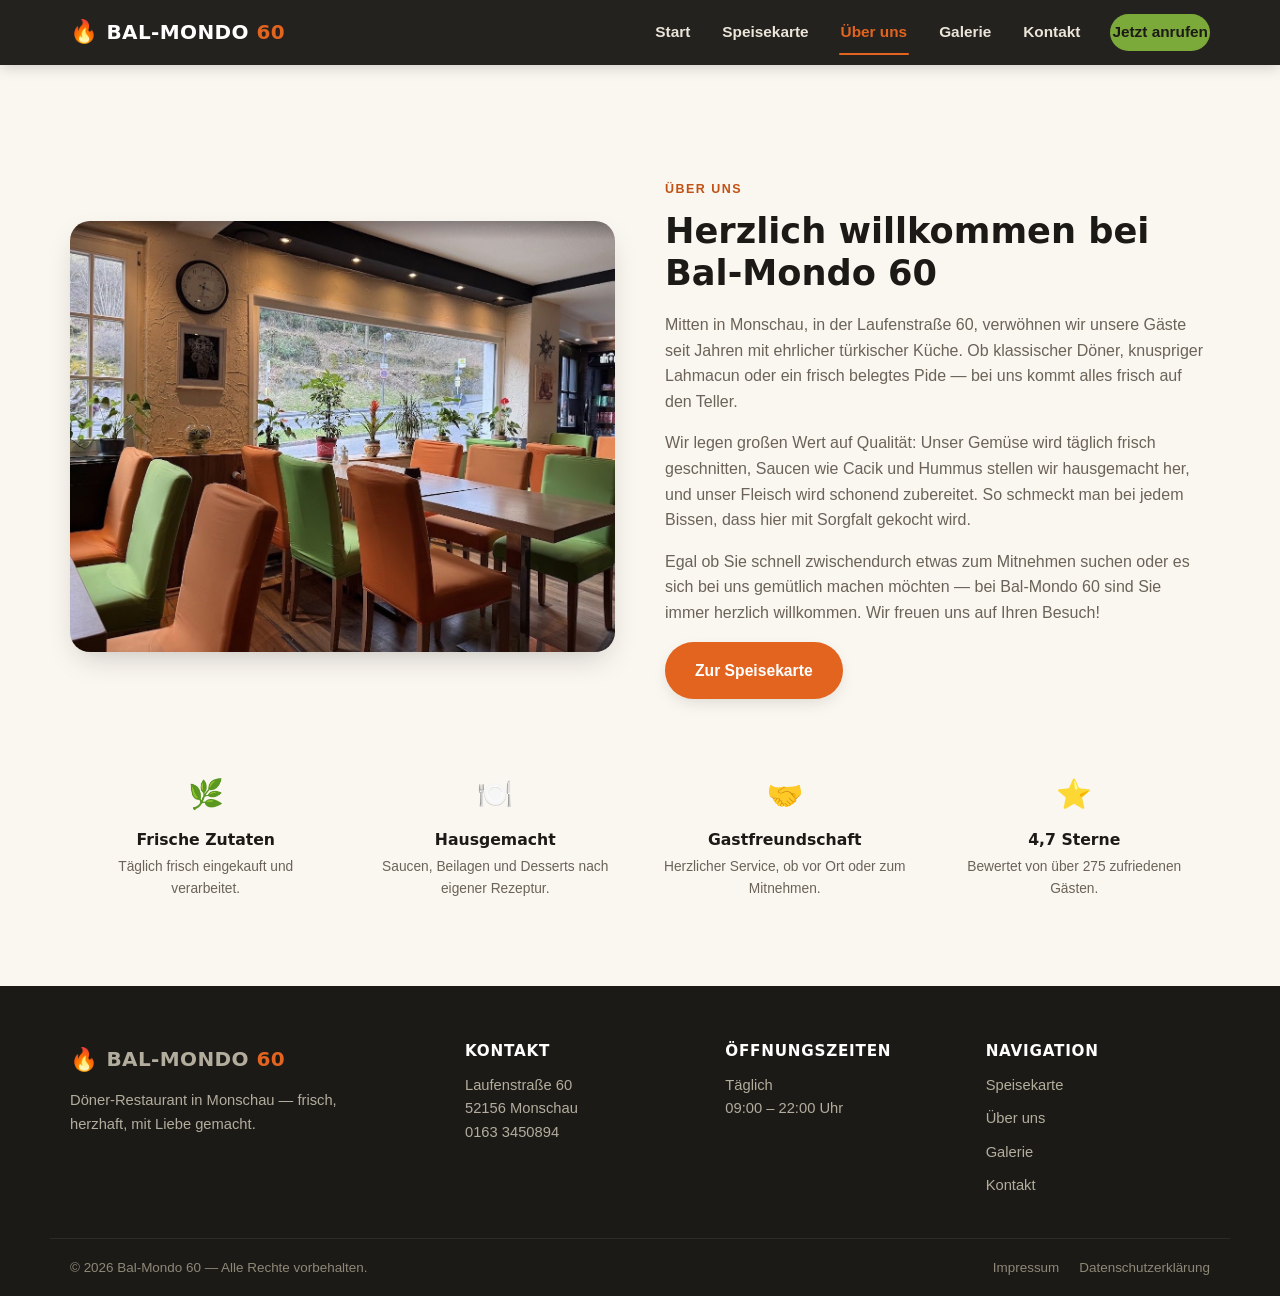
==== ueber-uns.html @ bbc8fe98 "Add full Bal-Mondo 60 website (Startseite, Speisekarte, Über uns, Galerie, Kontakt, Impressum, Daten" ====
<!DOCTYPE html>
<html lang="de">
<head>
<meta charset="UTF-8">
<meta name="viewport" content="width=device-width, initial-scale=1.0">
<title>Über uns | Bal-Mondo 60</title>
<meta name="description" content="Lernen Sie Bal-Mondo 60 in Monschau kennen: frische Zutaten, hausgemachte Speisen und herzliche Gastfreundschaft.">
<link rel="stylesheet" href="css/style.css">
<script>document.documentElement.classList.add("js-enabled");</script>
</head>
<body data-page="ueber-uns">

<div id="site-header"></div>

<main>
  <section class="section" style="padding-top:110px;">
    <div class="container">
      <div class="about-grid">
        <div class="about-image fade-in">
          <img src="images/restaurant-innenansicht.jpg" alt="Gemütlicher Gastraum von Bal-Mondo 60 in Monschau" loading="lazy">
        </div>
        <div class="about-text fade-in">
          <span class="eyebrow">Über uns</span>
          <h2>Herzlich willkommen bei Bal-Mondo 60</h2>
          <p>Mitten in Monschau, in der Laufenstraße 60, verwöhnen wir unsere Gäste seit Jahren mit ehrlicher türkischer Küche. Ob klassischer Döner, knuspriger Lahmacun oder ein frisch belegtes Pide &mdash; bei uns kommt alles frisch auf den Teller.</p>
          <p>Wir legen großen Wert auf Qualität: Unser Gemüse wird täglich frisch geschnitten, Saucen wie Cacik und Hummus stellen wir hausgemacht her, und unser Fleisch wird schonend zubereitet. So schmeckt man bei jedem Bissen, dass hier mit Sorgfalt gekocht wird.</p>
          <p>Egal ob Sie schnell zwischendurch etwas zum Mitnehmen suchen oder es sich bei uns gemütlich machen möchten &mdash; bei Bal-Mondo 60 sind Sie immer herzlich willkommen. Wir freuen uns auf Ihren Besuch!</p>
          <a href="speisekarte.html" class="btn btn-primary">Zur Speisekarte</a>
        </div>
      </div>

      <div class="about-values">
        <div class="value-card fade-in">
          <div class="highlight-icon">🌿</div>
          <h4>Frische Zutaten</h4>
          <p>Täglich frisch eingekauft und verarbeitet.</p>
        </div>
        <div class="value-card fade-in">
          <div class="highlight-icon">🍽️</div>
          <h4>Hausgemacht</h4>
          <p>Saucen, Beilagen und Desserts nach eigener Rezeptur.</p>
        </div>
        <div class="value-card fade-in">
          <div class="highlight-icon">🤝</div>
          <h4>Gastfreundschaft</h4>
          <p>Herzlicher Service, ob vor Ort oder zum Mitnehmen.</p>
        </div>
        <div class="value-card fade-in">
          <div class="highlight-icon">⭐</div>
          <h4>4,7 Sterne</h4>
          <p>Bewertet von über 275 zufriedenen Gästen.</p>
        </div>
      </div>
    </div>
  </section>
</main>

<div id="site-footer"></div>

<script src="js/partials.js"></script>
<script src="js/main.js"></script>
</body>
</html>
---- css/style.css ----
/* ===== Bal-Mondo 60 – Design System ===== */
:root {
  --color-bg: #faf6f0;
  --color-bg-alt: #f1e9dd;
  --color-surface: #ffffff;
  --color-dark: #1c1a16;
  --color-dark-alt: #262320;
  --color-text: #2a2620;
  --color-text-muted: #6b6358;
  --color-orange: #e2641f;
  --color-orange-dark: #c25113;
  --color-green: #7caa3a;
  --color-cream: #f7f3ec;
  --shadow-soft: 0 12px 30px -10px rgba(28, 26, 22, 0.25);
  --shadow-card: 0 6px 18px -6px rgba(28, 26, 22, 0.18);
  --radius-lg: 20px;
  --radius-md: 14px;
  --radius-sm: 8px;
  --font-heading: "Trebuchet MS", "Segoe UI", system-ui, sans-serif;
  --font-body: -apple-system, BlinkMacSystemFont, "Segoe UI", Roboto, Helvetica, Arial, sans-serif;
  --max-width: 1180px;
}

* {
  margin: 0;
  padding: 0;
  box-sizing: border-box;
}

html {
  scroll-behavior: smooth;
}

body {
  font-family: var(--font-body);
  color: var(--color-text);
  background: var(--color-bg);
  line-height: 1.6;
  -webkit-font-smoothing: antialiased;
}

img {
  max-width: 100%;
  display: block;
}

a {
  color: inherit;
  text-decoration: none;
}

ul {
  list-style: none;
}

h1, h2, h3, h4 {
  font-family: var(--font-heading);
  line-height: 1.2;
  color: var(--color-dark);
}

.container {
  width: 100%;
  max-width: var(--max-width);
  margin: 0 auto;
  padding: 0 20px;
}

.section {
  padding: 64px 0;
}

.section-bg-alt {
  background: var(--color-bg-alt);
}

.section-bg-dark {
  background: var(--color-dark);
  color: var(--color-cream);
}

.section-bg-dark h2, .section-bg-dark h3 {
  color: var(--color-cream);
}

.section-head {
  text-align: center;
  max-width: 680px;
  margin: 0 auto 40px;
}

.eyebrow {
  display: inline-block;
  font-size: 0.78rem;
  font-weight: 700;
  letter-spacing: 0.12em;
  text-transform: uppercase;
  color: var(--color-orange-dark);
  margin-bottom: 10px;
}

.section-head h2 {
  font-size: clamp(1.7rem, 3.2vw, 2.4rem);
  margin-bottom: 12px;
}

.section-head p {
  color: var(--color-text-muted);
  font-size: 1.05rem;
}

/* ===== Buttons ===== */
.btn {
  display: inline-flex;
  align-items: center;
  gap: 8px;
  padding: 14px 28px;
  border-radius: 50px;
  font-weight: 700;
  font-size: 0.98rem;
  border: 2px solid transparent;
  cursor: pointer;
  transition: transform 0.15s ease, box-shadow 0.15s ease, background 0.2s ease, color 0.2s ease;
}

.btn-primary {
  background: var(--color-orange);
  color: #fff;
  box-shadow: var(--shadow-card);
}

.btn-primary:hover {
  background: var(--color-orange-dark);
  transform: translateY(-2px);
}

.btn-outline {
  background: transparent;
  border-color: currentColor;
  color: var(--color-cream);
}

.btn-outline:hover {
  background: rgba(255, 255, 255, 0.12);
  transform: translateY(-2px);
}

.btn-outline-dark {
  background: transparent;
  border-color: var(--color-dark);
  color: var(--color-dark);
}

.btn-outline-dark:hover {
  background: var(--color-dark);
  color: #fff;
}

.btn-block {
  width: 100%;
  justify-content: center;
}

/* ===== Header ===== */
.site-header {
  position: sticky;
  top: 0;
  z-index: 100;
  background: rgba(28, 26, 22, 0.96);
  backdrop-filter: blur(6px);
  box-shadow: 0 2px 14px rgba(0, 0, 0, 0.18);
}

.header-inner {
  max-width: var(--max-width);
  margin: 0 auto;
  padding: 14px 20px;
  display: flex;
  align-items: center;
  justify-content: space-between;
}

.brand {
  display: inline-flex;
  align-items: center;
  gap: 8px;
  font-family: var(--font-heading);
  font-weight: 800;
  font-size: 1.25rem;
  color: #fff;
  letter-spacing: 0.02em;
}

.brand-mark {
  font-size: 1.4rem;
}

.brand-60 {
  color: var(--color-orange);
}

.primary-nav {
  display: flex;
  align-items: center;
  gap: 28px;
  font-weight: 600;
  font-size: 0.96rem;
}

.primary-nav a {
  color: #ece6da;
  position: relative;
  padding: 6px 2px;
  transition: color 0.2s ease;
}

.primary-nav a:hover,
.primary-nav a.is-current {
  color: var(--color-orange);
}

.primary-nav a.is-current::after {
  content: "";
  position: absolute;
  left: 0;
  bottom: -4px;
  width: 100%;
  height: 2px;
  background: var(--color-orange);
  border-radius: 2px;
}

.nav-cta {
  background: var(--color-green);
  color: #1c1a16 !important;
  padding: 9px 18px;
  border-radius: 50px;
  font-weight: 700;
}

.nav-cta:hover {
  background: #8fc24a;
}

.nav-toggle {
  display: none;
  flex-direction: column;
  justify-content: center;
  gap: 5px;
  width: 38px;
  height: 38px;
  background: transparent;
  border: none;
  cursor: pointer;
}

.nav-toggle span {
  display: block;
  height: 2px;
  width: 100%;
  background: #fff;
  border-radius: 2px;
  transition: transform 0.2s ease, opacity 0.2s ease;
}

.nav-toggle.is-active span:nth-child(1) {
  transform: translateY(7px) rotate(45deg);
}

.nav-toggle.is-active span:nth-child(2) {
  opacity: 0;
}

.nav-toggle.is-active span:nth-child(3) {
  transform: translateY(-7px) rotate(-45deg);
}

/* ===== Hero ===== */
.hero {
  position: relative;
  min-height: 92vh;
  display: flex;
  align-items: center;
  background: linear-gradient(180deg, rgba(20, 18, 15, 0.55), rgba(20, 18, 15, 0.85)),
    url("../images/restaurant-aussenansicht.jpg") center 70% / cover no-repeat;
  color: #fff;
}

.hero-inner {
  max-width: var(--max-width);
  margin: 0 auto;
  padding: 100px 20px 70px;
  max-width: 680px;
}

.hero-eyebrow {
  display: inline-block;
  background: rgba(255, 255, 255, 0.12);
  border: 1px solid rgba(255, 255, 255, 0.25);
  padding: 6px 16px;
  border-radius: 50px;
  font-size: 0.82rem;
  font-weight: 700;
  letter-spacing: 0.06em;
  margin-bottom: 18px;
}

.hero h1 {
  font-size: clamp(2.2rem, 6vw, 3.6rem);
  color: #fff;
  margin-bottom: 18px;
}

.hero h1 span {
  color: var(--color-orange);
}

.hero p {
  font-size: 1.15rem;
  color: #e7e1d3;
  max-width: 540px;
  margin-bottom: 32px;
}

.hero-actions {
  display: flex;
  gap: 16px;
  flex-wrap: wrap;
  margin-bottom: 38px;
}

.hero-meta {
  display: flex;
  gap: 28px;
  flex-wrap: wrap;
  font-size: 0.92rem;
  color: #d8d2c4;
}

.hero-meta strong {
  color: #fff;
  display: block;
  font-size: 0.98rem;
}

/* ===== Highlights ===== */
.highlights {
  display: grid;
  grid-template-columns: repeat(3, 1fr);
  gap: 24px;
}

.highlight-card {
  background: var(--color-surface);
  border-radius: var(--radius-lg);
  padding: 32px 26px;
  text-align: center;
  box-shadow: var(--shadow-card);
  transition: transform 0.2s ease;
}

.highlight-card:hover {
  transform: translateY(-6px);
}

.highlight-icon {
  font-size: 2.2rem;
  margin-bottom: 14px;
}

.highlight-card h3 {
  font-size: 1.1rem;
  margin-bottom: 8px;
}

.highlight-card p {
  color: var(--color-text-muted);
  font-size: 0.95rem;
}

/* ===== Featured dishes ===== */
.featured-grid {
  display: grid;
  grid-template-columns: repeat(2, 1fr);
  gap: 26px;
}

.featured-card {
  position: relative;
  border-radius: var(--radius-lg);
  overflow: hidden;
  box-shadow: var(--shadow-soft);
  aspect-ratio: 4/3;
}

.featured-card img {
  width: 100%;
  height: 100%;
  object-fit: cover;
  transition: transform 0.4s ease;
}

.featured-card:hover img {
  transform: scale(1.06);
}

.featured-caption {
  position: absolute;
  inset: auto 0 0 0;
  padding: 22px 22px 18px;
  background: linear-gradient(180deg, transparent, rgba(0, 0, 0, 0.75));
  color: #fff;
}

.featured-caption h3 {
  color: #fff;
  font-size: 1.15rem;
  margin-bottom: 2px;
}

.featured-caption span {
  font-size: 0.88rem;
  color: #e0dccf;
}

/* ===== Hours / CTA strip ===== */
.cta-strip {
  display: grid;
  grid-template-columns: 1.1fr 1fr;
  gap: 40px;
  align-items: center;
}

.hours-table {
  width: 100%;
  border-collapse: collapse;
  margin-top: 18px;
}

.hours-table td {
  padding: 9px 0;
  border-bottom: 1px solid rgba(255, 255, 255, 0.12);
  font-size: 0.96rem;
}

.hours-table td:last-child {
  text-align: right;
  color: var(--color-orange);
  font-weight: 700;
}

.cta-box {
  background: rgba(255, 255, 255, 0.06);
  border: 1px solid rgba(255, 255, 255, 0.14);
  border-radius: var(--radius-lg);
  padding: 36px;
  text-align: center;
}

.cta-box h3 {
  color: #fff;
  margin-bottom: 10px;
  font-size: 1.3rem;
}

.cta-box p {
  color: #cfc9bc;
  margin-bottom: 22px;
}

/* ===== Menu page ===== */
.menu-hero {
  background: linear-gradient(180deg, rgba(20, 18, 15, 0.6), rgba(20, 18, 15, 0.85)),
    url("../images/doener-teller-pommes.jpg") center 35% / cover no-repeat;
  color: #fff;
  padding: 90px 0 56px;
  text-align: center;
}

.menu-hero h1 {
  color: #fff;
  font-size: clamp(2rem, 5vw, 2.8rem);
  margin-bottom: 10px;
}

.menu-hero p {
  color: #e7e1d3;
  max-width: 560px;
  margin: 0 auto;
}

.menu-tabs {
  position: sticky;
  top: 64px;
  z-index: 40;
  background: var(--color-cream);
  border-bottom: 1px solid #e6ddcc;
  overflow-x: auto;
  white-space: nowrap;
  -ms-overflow-style: none;
  scrollbar-width: none;
}

.menu-tabs::-webkit-scrollbar {
  display: none;
}

.menu-tabs-inner {
  display: inline-flex;
  gap: 6px;
  padding: 12px 20px;
  max-width: var(--max-width);
}

.menu-tabs a {
  display: inline-block;
  padding: 8px 16px;
  border-radius: 50px;
  font-size: 0.88rem;
  font-weight: 600;
  color: var(--color-text-muted);
  white-space: nowrap;
}

.menu-tabs a.is-active,
.menu-tabs a:hover {
  background: var(--color-orange);
  color: #fff;
}

.menu-category {
  padding: 50px 0 10px;
  scroll-margin-top: 120px;
}

.menu-category h2 {
  font-size: 1.6rem;
  margin-bottom: 4px;
}

.menu-category .category-note {
  color: var(--color-text-muted);
  font-size: 0.92rem;
  margin-bottom: 24px;
}

.menu-grid {
  display: grid;
  grid-template-columns: repeat(2, 1fr);
  gap: 16px;
}

.menu-item {
  background: var(--color-surface);
  border-radius: var(--radius-md);
  padding: 18px 20px;
  box-shadow: var(--shadow-card);
  display: flex;
  flex-direction: column;
  gap: 4px;
}

.menu-item-row {
  display: flex;
  justify-content: space-between;
  align-items: baseline;
  gap: 12px;
}

.menu-item-row h4 {
  font-size: 1.02rem;
  color: var(--color-dark);
}

.menu-item-price {
  font-weight: 800;
  color: var(--color-orange-dark);
  white-space: nowrap;
  font-size: 1.02rem;
}

.menu-item-desc {
  color: var(--color-text-muted);
  font-size: 0.9rem;
}

.menu-item-codes {
  font-size: 0.76rem;
  color: #a39a89;
  margin-top: 2px;
}

.menu-item.is-placeholder .menu-item-price {
  color: #b5ac9c;
  font-style: italic;
  font-size: 0.85rem;
}

.allergen-legend {
  margin-top: 60px;
  background: var(--color-bg-alt);
  border-radius: var(--radius-lg);
  padding: 30px 32px;
}

.allergen-legend h3 {
  margin-bottom: 14px;
  font-size: 1.15rem;
}

.legend-grid {
  display: grid;
  grid-template-columns: repeat(4, 1fr);
  gap: 6px 18px;
  font-size: 0.85rem;
  color: var(--color-text-muted);
  margin-bottom: 14px;
}

.legend-grid span strong {
  color: var(--color-dark);
}

.legend-note {
  font-size: 0.85rem;
  color: var(--color-text-muted);
}

.clarify-box {
  margin-top: 36px;
  border: 2px dashed #d8b878;
  background: #fffaf0;
  border-radius: var(--radius-lg);
  padding: 28px 32px;
}

.clarify-box h3 {
  color: #95610f;
  margin-bottom: 12px;
  font-size: 1.1rem;
}

.clarify-box ol {
  list-style: decimal;
  padding-left: 20px;
  display: flex;
  flex-direction: column;
  gap: 8px;
  color: #5c4a26;
  font-size: 0.92rem;
}

/* ===== Über uns ===== */
.about-grid {
  display: grid;
  grid-template-columns: 1fr 1fr;
  gap: 50px;
  align-items: center;
}

.about-image {
  border-radius: var(--radius-lg);
  overflow: hidden;
  box-shadow: var(--shadow-soft);
}

.about-text h2 {
  font-size: clamp(1.6rem, 3vw, 2.2rem);
  margin-bottom: 18px;
}

.about-text p {
  color: var(--color-text-muted);
  margin-bottom: 16px;
}

.about-values {
  display: grid;
  grid-template-columns: repeat(4, 1fr);
  gap: 18px;
  margin-top: 50px;
}

.value-card {
  text-align: center;
  padding: 22px 14px;
}

.value-card .highlight-icon {
  font-size: 1.8rem;
}

.value-card h4 {
  font-size: 0.98rem;
  margin-bottom: 6px;
}

.value-card p {
  font-size: 0.86rem;
  color: var(--color-text-muted);
}

/* ===== Galerie ===== */
.gallery-grid {
  display: grid;
  grid-template-columns: repeat(3, 1fr);
  gap: 18px;
}

.gallery-item {
  position: relative;
  border-radius: var(--radius-md);
  overflow: hidden;
  box-shadow: var(--shadow-card);
  aspect-ratio: 4/5;
  cursor: pointer;
}

.gallery-item.wide {
  grid-column: span 2;
  aspect-ratio: 16/10;
}

.gallery-item img {
  width: 100%;
  height: 100%;
  object-fit: cover;
  transition: transform 0.4s ease;
}

.gallery-item:hover img {
  transform: scale(1.07);
}

.gallery-caption {
  position: absolute;
  inset: auto 0 0 0;
  padding: 14px 16px;
  background: linear-gradient(180deg, transparent, rgba(0, 0, 0, 0.78));
  color: #fff;
  font-size: 0.88rem;
  font-weight: 600;
}

.lightbox {
  position: fixed;
  inset: 0;
  background: rgba(10, 9, 7, 0.92);
  display: none;
  align-items: center;
  justify-content: center;
  z-index: 200;
  padding: 30px;
}

.lightbox.is-open {
  display: flex;
}

.lightbox img {
  max-width: min(900px, 100%);
  max-height: 85vh;
  border-radius: var(--radius-md);
  box-shadow: 0 20px 60px rgba(0, 0, 0, 0.5);
}

.lightbox-close {
  position: absolute;
  top: 24px;
  right: 28px;
  background: none;
  border: none;
  color: #fff;
  font-size: 2rem;
  cursor: pointer;
  line-height: 1;
}

/* ===== Kontakt ===== */
.contact-grid {
  display: grid;
  grid-template-columns: 1fr 1fr;
  gap: 40px;
}

.contact-card {
  background: var(--color-surface);
  border-radius: var(--radius-lg);
  padding: 32px;
  box-shadow: var(--shadow-card);
}

.contact-card h3 {
  margin-bottom: 18px;
  font-size: 1.2rem;
}

.contact-list {
  display: flex;
  flex-direction: column;
  gap: 16px;
  margin-bottom: 24px;
}

.contact-list li {
  display: flex;
  gap: 12px;
  align-items: flex-start;
  font-size: 0.96rem;
}

.contact-list .icon {
  font-size: 1.2rem;
}

.contact-list a {
  color: var(--color-orange-dark);
  font-weight: 600;
}

.map-frame {
  width: 100%;
  height: 100%;
  min-height: 320px;
  border: 0;
  border-radius: var(--radius-lg);
  box-shadow: var(--shadow-card);
}

.form-group {
  margin-bottom: 18px;
}

.form-group label {
  display: block;
  font-size: 0.88rem;
  font-weight: 600;
  margin-bottom: 6px;
  color: var(--color-dark);
}

.form-group input,
.form-group textarea {
  width: 100%;
  padding: 12px 14px;
  border: 1px solid #ddd3c0;
  border-radius: var(--radius-sm);
  font-family: inherit;
  font-size: 0.95rem;
  background: var(--color-bg);
}

.form-group input:focus,
.form-group textarea:focus {
  outline: 2px solid var(--color-orange);
}

.form-note {
  font-size: 0.82rem;
  color: var(--color-text-muted);
  margin-top: 12px;
}

/* ===== Legal pages ===== */
.legal-content {
  max-width: 760px;
  margin: 0 auto;
  padding: 90px 20px 70px;
}

.legal-content h1 {
  font-size: 2rem;
  margin-bottom: 28px;
}

.legal-content h2 {
  font-size: 1.25rem;
  margin: 34px 0 12px;
}

.legal-content p,
.legal-content li {
  color: var(--color-text-muted);
  margin-bottom: 12px;
  font-size: 0.97rem;
}

.legal-content ul {
  padding-left: 4px;
  margin-bottom: 12px;
}

.legal-content li {
  list-style: disc;
  margin-left: 20px;
}

.legal-content .placeholder {
  color: var(--color-orange-dark);
  font-weight: 600;
  background: #fdf1e4;
  padding: 1px 6px;
  border-radius: 4px;
}

.legal-content strong {
  color: var(--color-dark);
}

/* ===== Footer ===== */
.site-footer {
  background: var(--color-dark);
  color: #d8d2c4;
  padding: 56px 0 0;
}

.footer-inner {
  max-width: var(--max-width);
  margin: 0 auto;
  padding: 0 20px;
  display: grid;
  grid-template-columns: 1.6fr 1fr 1fr 1fr;
  gap: 36px;
  padding-bottom: 40px;
}

.brand-footer {
  margin-bottom: 12px;
}

.footer-tagline {
  font-size: 0.9rem;
  color: #b3ad9e;
  max-width: 280px;
}

.footer-col h3 {
  color: #fff;
  font-size: 0.95rem;
  margin-bottom: 14px;
  text-transform: uppercase;
  letter-spacing: 0.05em;
}

.footer-col address,
.footer-col p {
  font-size: 0.92rem;
  color: #b3ad9e;
  font-style: normal;
}

.footer-col a {
  color: #b3ad9e;
  transition: color 0.2s ease;
}

.footer-col a:hover {
  color: var(--color-orange);
}

.footer-nav {
  display: flex;
  flex-direction: column;
  gap: 10px;
  font-size: 0.92rem;
}

.footer-bottom {
  border-top: 1px solid rgba(255, 255, 255, 0.08);
  padding: 18px 20px;
  max-width: var(--max-width);
  margin: 0 auto;
  display: flex;
  justify-content: space-between;
  flex-wrap: wrap;
  gap: 10px;
  font-size: 0.84rem;
  color: #8e8878;
}

.footer-legal {
  display: flex;
  gap: 20px;
}

.footer-legal a:hover {
  color: var(--color-orange);
}

/* ===== Fade-in utility (only hides content if JS is confirmed running) ===== */
.js-enabled .fade-in {
  opacity: 0;
  transform: translateY(16px);
  transition: opacity 0.6s ease, transform 0.6s ease;
}

.fade-in.is-visible {
  opacity: 1;
  transform: none;
}

/* ===== Responsive ===== */
@media (max-width: 900px) {
  .highlights,
  .about-values {
    grid-template-columns: repeat(2, 1fr);
  }

  .featured-grid,
  .cta-strip,
  .about-grid,
  .contact-grid {
    grid-template-columns: 1fr;
  }

  .footer-inner {
    grid-template-columns: 1fr 1fr;
  }

  .gallery-grid {
    grid-template-columns: repeat(2, 1fr);
  }

  .gallery-item.wide {
    grid-column: span 2;
  }
}

@media (max-width: 720px) {
  .nav-toggle {
    display: flex;
  }

  .primary-nav {
    position: fixed;
    top: 64px;
    right: 0;
    left: 0;
    background: var(--color-dark);
    flex-direction: column;
    align-items: flex-start;
    gap: 0;
    max-height: 0;
    overflow: hidden;
    transition: max-height 0.3s ease;
    border-top: 1px solid rgba(255, 255, 255, 0.08);
  }

  .primary-nav.is-open {
    max-height: 360px;
  }

  .primary-nav a {
    width: 100%;
    padding: 16px 24px;
    border-bottom: 1px solid rgba(255, 255, 255, 0.06);
  }

  .nav-cta {
    margin: 12px 24px;
    text-align: center;
    display: block;
  }

  .menu-tabs {
    top: 60px;
  }

  .menu-grid,
  .legend-grid {
    grid-template-columns: 1fr;
  }

  .highlights,
  .about-values,
  .gallery-grid {
    grid-template-columns: 1fr;
  }

  .gallery-item.wide {
    grid-column: span 1;
  }

  .footer-inner {
    grid-template-columns: 1fr;
  }

  .hero {
    min-height: 86vh;
  }

  .hero-inner {
    padding: 90px 20px 50px;
  }
}
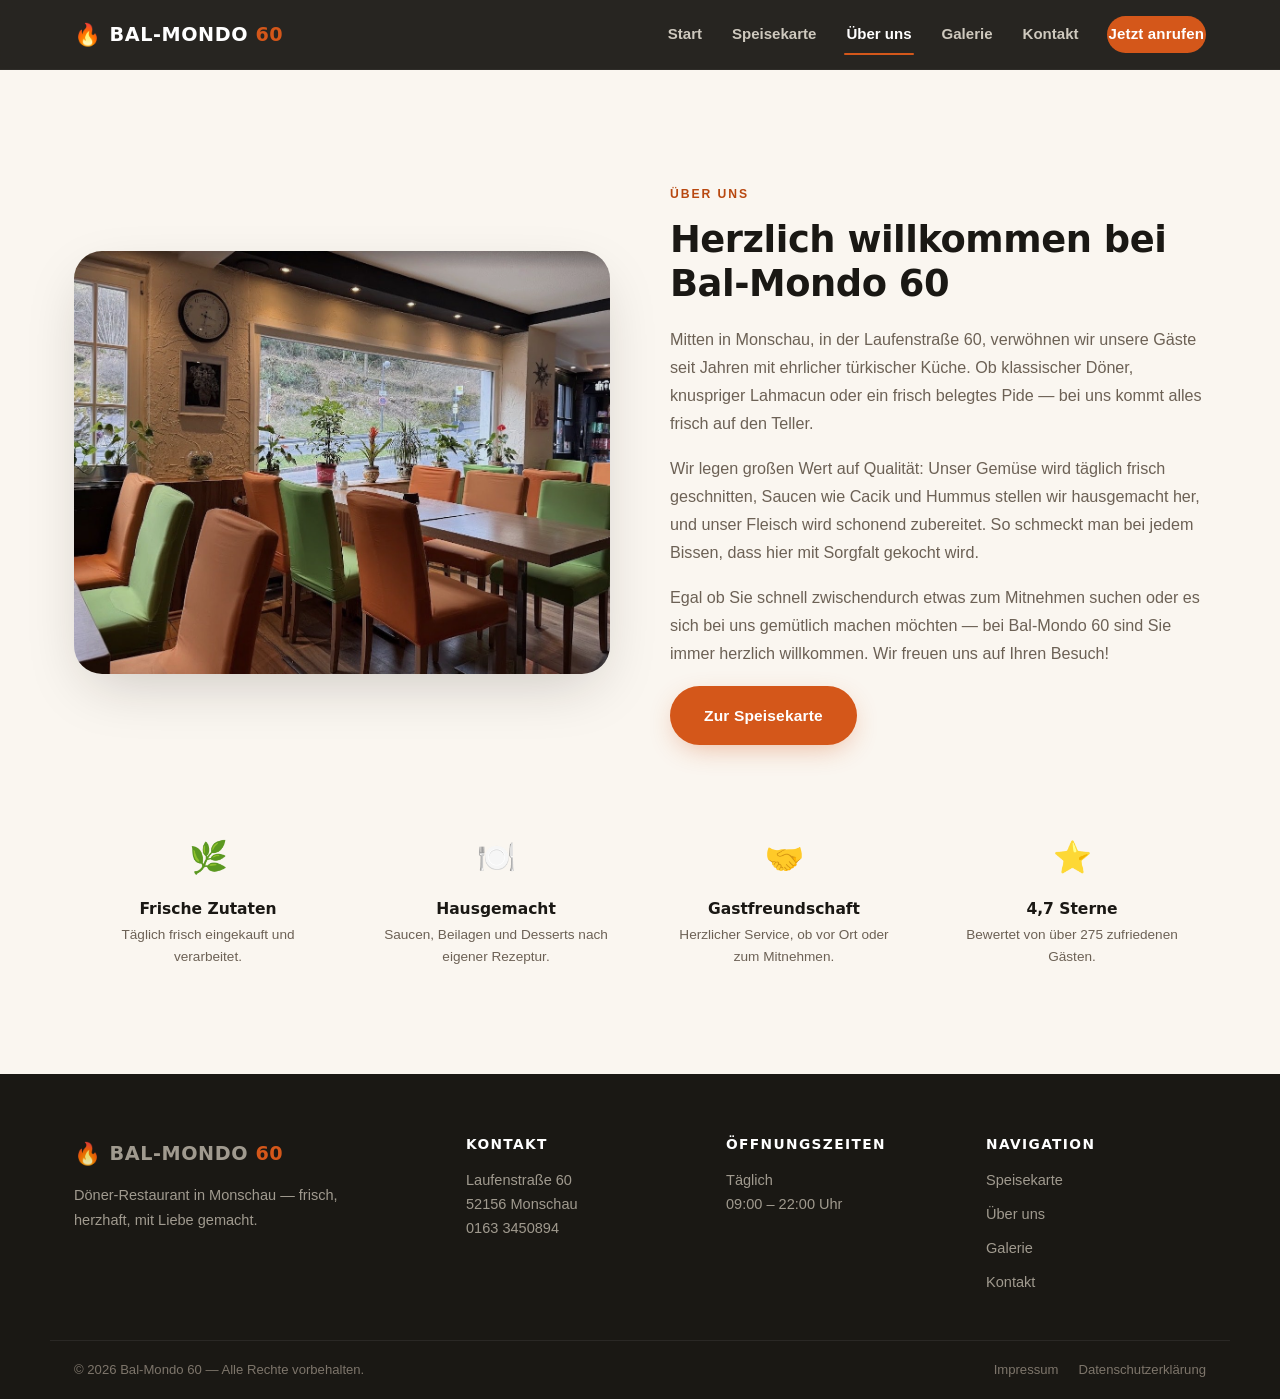
==== commit ab206796: "Upgrade design: premium animations, parallax hero, reservation section Replaces the base animation s" ====
--- a/ueber-uns.html
+++ b/ueber-uns.html
@@ -16,10 +16,10 @@
   <section class="section" style="padding-top:110px;">
     <div class="container">
       <div class="about-grid">
-        <div class="about-image fade-in">
+        <div class="about-image fade-in-left">
           <img src="images/restaurant-innenansicht.jpg" alt="Gemütlicher Gastraum von Bal-Mondo 60 in Monschau" loading="lazy">
         </div>
-        <div class="about-text fade-in">
+        <div class="about-text fade-in-right">
           <span class="eyebrow">Über uns</span>
           <h2>Herzlich willkommen bei Bal-Mondo 60</h2>
           <p>Mitten in Monschau, in der Laufenstraße 60, verwöhnen wir unsere Gäste seit Jahren mit ehrlicher türkischer Küche. Ob klassischer Döner, knuspriger Lahmacun oder ein frisch belegtes Pide &mdash; bei uns kommt alles frisch auf den Teller.</p>
--- a/css/style.css
+++ b/css/style.css
@@ -1,148 +1,183 @@
-/* ===== Bal-Mondo 60 – Design System ===== */
+/* ===== Bal-Mondo 60 – Premium Design System ===== */
+
+/* ===== 0. Custom Properties ===== */
 :root {
-  --color-bg: #faf6f0;
-  --color-bg-alt: #f1e9dd;
-  --color-surface: #ffffff;
-  --color-dark: #1c1a16;
-  --color-dark-alt: #262320;
-  --color-text: #2a2620;
-  --color-text-muted: #6b6358;
-  --color-orange: #e2641f;
-  --color-orange-dark: #c25113;
-  --color-green: #7caa3a;
-  --color-cream: #f7f3ec;
-  --shadow-soft: 0 12px 30px -10px rgba(28, 26, 22, 0.25);
-  --shadow-card: 0 6px 18px -6px rgba(28, 26, 22, 0.18);
+  --color-bg:          #faf6f0;
+  --color-bg-alt:      #f0e8da;
+  --color-surface:     #ffffff;
+  --color-dark:        #1a1814;
+  --color-dark-alt:    #232018;
+  --color-text:        #2b2620;
+  --color-text-muted:  #6c6155;
+  --color-orange:      #d4571a;
+  --color-orange-dark: #b84810;
+  --color-gold:        #c4922a;
+  --color-gold-light:  rgba(196,146,42,0.13);
+  --color-green:       #7caa3a;
+  --color-cream:       #f4efe6;
+
+  --shadow-soft:  0 20px 60px -15px rgba(26,24,20,0.22);
+  --shadow-card:  0 8px 28px -8px  rgba(26,24,20,0.15);
+  --shadow-hover: 0 28px 70px -12px rgba(26,24,20,0.30);
+
+  --radius-xl: 28px;
   --radius-lg: 20px;
   --radius-md: 14px;
-  --radius-sm: 8px;
-  --font-heading: "Trebuchet MS", "Segoe UI", system-ui, sans-serif;
-  --font-body: -apple-system, BlinkMacSystemFont, "Segoe UI", Roboto, Helvetica, Arial, sans-serif;
+  --radius-sm:  8px;
+
+  --font-heading: "Trebuchet MS","Segoe UI","Georgia",system-ui,sans-serif;
+  --font-body:    -apple-system,BlinkMacSystemFont,"Segoe UI",Roboto,Helvetica,Arial,sans-serif;
   --max-width: 1180px;
-}
-
-* {
-  margin: 0;
-  padding: 0;
-  box-sizing: border-box;
-}
-
-html {
-  scroll-behavior: smooth;
-}
+
+  /* Motion tokens */
+  --ease-expo:   cubic-bezier(0.22, 1, 0.36, 1);
+  --ease-smooth: cubic-bezier(0.65, 0, 0.35, 1);
+  --t-fast: 0.2s;
+  --t-base: 0.4s;
+  --t-slow: 0.75s;
+}
+
+/* Instant transitions for users who prefer reduced motion */
+@media (prefers-reduced-motion: reduce) {
+  *, *::before, *::after {
+    animation-duration:       0.01ms !important;
+    animation-iteration-count: 1     !important;
+    transition-duration:       0.01ms !important;
+  }
+}
+
+/* ===== 1. Reset & Base ===== */
+*, *::before, *::after { margin:0; padding:0; box-sizing:border-box; }
+html { scroll-behavior: smooth; }
 
 body {
   font-family: var(--font-body);
   color: var(--color-text);
   background: var(--color-bg);
-  line-height: 1.6;
+  line-height: 1.65;
   -webkit-font-smoothing: antialiased;
-}
-
-img {
-  max-width: 100%;
-  display: block;
-}
-
-a {
-  color: inherit;
-  text-decoration: none;
-}
-
-ul {
-  list-style: none;
-}
-
-h1, h2, h3, h4 {
+  -moz-osx-font-smoothing: grayscale;
+}
+
+img  { max-width:100%; display:block; }
+a    { color:inherit; text-decoration:none; }
+ul   { list-style:none; }
+
+h1,h2,h3,h4 {
   font-family: var(--font-heading);
   line-height: 1.2;
   color: var(--color-dark);
 }
 
+/* ===== 2. Layout ===== */
 .container {
   width: 100%;
   max-width: var(--max-width);
   margin: 0 auto;
-  padding: 0 20px;
-}
-
-.section {
-  padding: 64px 0;
-}
-
-.section-bg-alt {
-  background: var(--color-bg-alt);
-}
-
-.section-bg-dark {
-  background: var(--color-dark);
-  color: var(--color-cream);
-}
-
-.section-bg-dark h2, .section-bg-dark h3 {
-  color: var(--color-cream);
-}
+  padding: 0 24px;
+}
+
+.section { padding: 80px 0; }
+.section-bg-alt  { background: var(--color-bg-alt); }
+.section-bg-dark { background: var(--color-dark); color: var(--color-cream); }
+.section-bg-dark h2, .section-bg-dark h3 { color: var(--color-cream); }
 
 .section-head {
   text-align: center;
-  max-width: 680px;
-  margin: 0 auto 40px;
-}
-
+  max-width: 700px;
+  margin: 0 auto 56px;
+}
+
+/* ===== 3. Eyebrow & Typography ===== */
 .eyebrow {
   display: inline-block;
-  font-size: 0.78rem;
+  font-size: 0.76rem;
   font-weight: 700;
-  letter-spacing: 0.12em;
+  letter-spacing: 0.16em;
   text-transform: uppercase;
   color: var(--color-orange-dark);
-  margin-bottom: 10px;
+  margin-bottom: 14px;
+}
+
+/* Decorative gold line below section-head eyebrows */
+.section-head .eyebrow::after {
+  content: '';
+  display: block;
+  width: 36px;
+  height: 2px;
+  background: linear-gradient(90deg, var(--color-gold), transparent);
+  margin: 8px auto 0;
+  border-radius: 2px;
 }
 
 .section-head h2 {
-  font-size: clamp(1.7rem, 3.2vw, 2.4rem);
-  margin-bottom: 12px;
+  font-size: clamp(1.8rem, 3.5vw, 2.6rem);
+  margin-bottom: 14px;
+  letter-spacing: -0.015em;
 }
 
 .section-head p {
   color: var(--color-text-muted);
   font-size: 1.05rem;
-}
-
-/* ===== Buttons ===== */
+  line-height: 1.72;
+}
+
+/* ===== 4. Buttons ===== */
 .btn {
   display: inline-flex;
   align-items: center;
   gap: 8px;
-  padding: 14px 28px;
+  padding: 15px 32px;
   border-radius: 50px;
   font-weight: 700;
-  font-size: 0.98rem;
+  font-size: 0.97rem;
+  letter-spacing: 0.01em;
   border: 2px solid transparent;
   cursor: pointer;
-  transition: transform 0.15s ease, box-shadow 0.15s ease, background 0.2s ease, color 0.2s ease;
-}
-
+  position: relative;
+  overflow: hidden;
+  transition:
+    transform   var(--t-base) var(--ease-expo),
+    box-shadow  var(--t-base) var(--ease-expo),
+    background  var(--t-fast) ease,
+    color       var(--t-fast) ease,
+    border-color var(--t-fast) ease;
+}
+
+/* Shimmer sweep on primary button */
 .btn-primary {
   background: var(--color-orange);
   color: #fff;
-  box-shadow: var(--shadow-card);
+  box-shadow: 0 8px 28px -8px rgba(212,87,26,0.45);
+}
+
+.btn-primary::after {
+  content: '';
+  position: absolute;
+  inset: 0;
+  background: linear-gradient(105deg, transparent 30%, rgba(255,255,255,0.2) 50%, transparent 70%);
+  transform: translateX(-110%);
+  transition: transform 0.65s ease;
+  pointer-events: none;
 }
 
 .btn-primary:hover {
   background: var(--color-orange-dark);
-  transform: translateY(-2px);
-}
+  transform: translateY(-3px);
+  box-shadow: 0 18px 44px -8px rgba(212,87,26,0.52);
+}
+
+.btn-primary:hover::after { transform: translateX(110%); }
 
 .btn-outline {
   background: transparent;
-  border-color: currentColor;
+  border-color: rgba(255,255,255,0.55);
   color: var(--color-cream);
 }
-
 .btn-outline:hover {
-  background: rgba(255, 255, 255, 0.12);
-  transform: translateY(-2px);
+  background: rgba(255,255,255,0.1);
+  border-color: rgba(255,255,255,0.85);
+  transform: translateY(-3px);
 }
 
 .btn-outline-dark {
@@ -150,34 +185,44 @@
   border-color: var(--color-dark);
   color: var(--color-dark);
 }
-
 .btn-outline-dark:hover {
   background: var(--color-dark);
   color: #fff;
-}
-
-.btn-block {
-  width: 100%;
-  justify-content: center;
-}
-
-/* ===== Header ===== */
+  transform: translateY(-3px);
+}
+
+.btn-block { width:100%; justify-content:center; }
+
+/* ===== 5. Header ===== */
 .site-header {
   position: sticky;
   top: 0;
   z-index: 100;
-  background: rgba(28, 26, 22, 0.96);
-  backdrop-filter: blur(6px);
-  box-shadow: 0 2px 14px rgba(0, 0, 0, 0.18);
+  background: rgba(26,24,20,0.94);
+  backdrop-filter: blur(12px);
+  -webkit-backdrop-filter: blur(12px);
+  border-bottom: 1px solid rgba(255,255,255,0.04);
+  transition: box-shadow var(--t-base) ease, background var(--t-base) ease;
+}
+
+.site-header.is-scrolled {
+  background: rgba(26,24,20,0.99);
+  box-shadow: 0 4px 28px rgba(0,0,0,0.32);
 }
 
 .header-inner {
   max-width: var(--max-width);
   margin: 0 auto;
-  padding: 14px 20px;
+  padding: 16px 24px;
   display: flex;
   align-items: center;
   justify-content: space-between;
+  transition: padding var(--t-fast) ease;
+}
+
+.site-header.is-scrolled .header-inner {
+  padding-top: 11px;
+  padding-bottom: 11px;
 }
 
 .brand {
@@ -186,61 +231,58 @@
   gap: 8px;
   font-family: var(--font-heading);
   font-weight: 800;
-  font-size: 1.25rem;
+  font-size: 1.2rem;
   color: #fff;
-  letter-spacing: 0.02em;
-}
-
-.brand-mark {
-  font-size: 1.4rem;
-}
-
-.brand-60 {
-  color: var(--color-orange);
-}
+  letter-spacing: 0.03em;
+}
+.brand-mark { font-size: 1.35rem; }
+.brand-60 { color: var(--color-orange); }
 
 .primary-nav {
   display: flex;
   align-items: center;
-  gap: 28px;
+  gap: 26px;
   font-weight: 600;
-  font-size: 0.96rem;
-}
-
-.primary-nav a {
-  color: #ece6da;
+  font-size: 0.94rem;
+}
+
+.primary-nav > a {
+  color: rgba(236,230,218,0.85);
   position: relative;
   padding: 6px 2px;
-  transition: color 0.2s ease;
-}
-
-.primary-nav a:hover,
-.primary-nav a.is-current {
-  color: var(--color-orange);
-}
-
-.primary-nav a.is-current::after {
-  content: "";
-  position: absolute;
+  transition: color var(--t-fast) ease;
+}
+
+/* Draw-underline animation */
+.primary-nav > a::after {
+  content: '';
+  position: absolute;
+  bottom: -2px;
   left: 0;
-  bottom: -4px;
-  width: 100%;
+  width: 0;
   height: 2px;
   background: var(--color-orange);
   border-radius: 2px;
-}
+  transition: width var(--t-base) var(--ease-expo);
+}
+
+.primary-nav > a:hover,
+.primary-nav > a.is-current { color: #fff; }
+
+.primary-nav > a:hover::after,
+.primary-nav > a.is-current::after { width: 100%; }
 
 .nav-cta {
-  background: var(--color-green);
-  color: #1c1a16 !important;
-  padding: 9px 18px;
+  background: var(--color-orange);
+  color: #fff !important;
+  padding: 9px 20px;
   border-radius: 50px;
   font-weight: 700;
-}
-
-.nav-cta:hover {
-  background: #8fc24a;
-}
+  letter-spacing: 0.01em;
+  transition: background var(--t-fast) ease, transform var(--t-base) var(--ease-expo) !important;
+}
+.nav-cta::after { display:none !important; }
+.nav-cta:hover { background: var(--color-orange-dark); transform: translateY(-2px) !important; }
 
 .nav-toggle {
   display: none;
@@ -253,97 +295,170 @@
   border: none;
   cursor: pointer;
 }
-
 .nav-toggle span {
   display: block;
   height: 2px;
   width: 100%;
   background: #fff;
   border-radius: 2px;
-  transition: transform 0.2s ease, opacity 0.2s ease;
-}
-
-.nav-toggle.is-active span:nth-child(1) {
-  transform: translateY(7px) rotate(45deg);
-}
-
-.nav-toggle.is-active span:nth-child(2) {
-  opacity: 0;
-}
-
-.nav-toggle.is-active span:nth-child(3) {
-  transform: translateY(-7px) rotate(-45deg);
-}
-
-/* ===== Hero ===== */
+  transition: transform 0.32s var(--ease-expo), opacity 0.2s ease, width 0.2s ease;
+}
+.nav-toggle.is-active span:nth-child(1) { transform: translateY(7px) rotate(45deg); }
+.nav-toggle.is-active span:nth-child(2) { opacity:0; width:0; }
+.nav-toggle.is-active span:nth-child(3) { transform: translateY(-7px) rotate(-45deg); }
+
+/* ===== 6. Hero ===== */
 .hero {
   position: relative;
-  min-height: 92vh;
+  min-height: 94vh;
   display: flex;
   align-items: center;
-  background: linear-gradient(180deg, rgba(20, 18, 15, 0.55), rgba(20, 18, 15, 0.85)),
-    url("../images/restaurant-aussenansicht.jpg") center 70% / cover no-repeat;
+  background: var(--color-dark);
   color: #fff;
+  overflow: hidden;
+}
+
+/* Gradient overlay (above parallax bg, below content) */
+.hero::before {
+  content: '';
+  position: absolute;
+  inset: 0;
+  background: linear-gradient(
+    155deg,
+    rgba(20,18,15,0.36) 0%,
+    rgba(20,18,15,0.72) 55%,
+    rgba(20,18,15,0.92) 100%
+  );
+  z-index: 1;
+}
+
+/* Parallax bg layer — injected via JS */
+.hero-parallax-bg {
+  position: absolute;
+  inset: -40% 0;
+  background: url('../images/restaurant-aussenansicht.jpg') center / cover no-repeat;
+  z-index: 0;
+}
+
+/* Static fallback when JS is off or parallax not initialised */
+.hero:not(:has(.hero-parallax-bg)) {
+  background:
+    linear-gradient(155deg, rgba(20,18,15,0.5) 0%, rgba(20,18,15,0.88) 100%),
+    url('../images/restaurant-aussenansicht.jpg') center 70% / cover no-repeat;
 }
 
 .hero-inner {
+  position: relative;
+  z-index: 2;
+  width: 100%;
   max-width: var(--max-width);
   margin: 0 auto;
-  padding: 100px 20px 70px;
-  max-width: 680px;
-}
-
+  padding: 120px 24px 88px;
+}
+
+/* Staggered entrance animations — each element set to max-width 680px */
 .hero-eyebrow {
   display: inline-block;
-  background: rgba(255, 255, 255, 0.12);
-  border: 1px solid rgba(255, 255, 255, 0.25);
-  padding: 6px 16px;
+  background: rgba(255,255,255,0.1);
+  border: 1px solid rgba(255,255,255,0.2);
+  padding: 6px 20px;
   border-radius: 50px;
-  font-size: 0.82rem;
+  font-size: 0.8rem;
   font-weight: 700;
-  letter-spacing: 0.06em;
-  margin-bottom: 18px;
+  letter-spacing: 0.08em;
+  margin-bottom: 22px;
+  animation: heroUp 1s var(--ease-expo) 0.1s both;
 }
 
 .hero h1 {
-  font-size: clamp(2.2rem, 6vw, 3.6rem);
+  font-size: clamp(2.4rem, 6vw, 3.9rem);
   color: #fff;
-  margin-bottom: 18px;
-}
-
-.hero h1 span {
-  color: var(--color-orange);
-}
-
-.hero p {
-  font-size: 1.15rem;
-  color: #e7e1d3;
-  max-width: 540px;
-  margin-bottom: 32px;
+  margin-bottom: 22px;
+  max-width: 680px;
+  line-height: 1.13;
+  letter-spacing: -0.025em;
+  animation: heroUp 1s var(--ease-expo) 0.28s both;
+}
+.hero h1 span { color: var(--color-orange); }
+
+.hero-desc {
+  font-size: 1.12rem;
+  color: rgba(228,222,210,0.92);
+  max-width: 520px;
+  margin-bottom: 38px;
+  line-height: 1.72;
+  animation: heroUp 1s var(--ease-expo) 0.44s both;
 }
 
 .hero-actions {
   display: flex;
-  gap: 16px;
+  gap: 14px;
   flex-wrap: wrap;
-  margin-bottom: 38px;
+  margin-bottom: 48px;
+  animation: heroUp 0.9s var(--ease-expo) 0.58s both;
 }
 
 .hero-meta {
   display: flex;
-  gap: 28px;
+  gap: 36px;
   flex-wrap: wrap;
-  font-size: 0.92rem;
-  color: #d8d2c4;
-}
-
+  font-size: 0.9rem;
+  color: rgba(208,202,190,0.88);
+  padding-top: 36px;
+  border-top: 1px solid rgba(255,255,255,0.1);
+  animation: heroUp 0.8s var(--ease-expo) 0.72s both;
+}
 .hero-meta strong {
   color: #fff;
   display: block;
-  font-size: 0.98rem;
-}
-
-/* ===== Highlights ===== */
+  font-size: 0.96rem;
+  margin-bottom: 3px;
+}
+
+/* Scroll indicator */
+.hero-scroll-hint {
+  position: absolute;
+  bottom: 30px;
+  left: 50%;
+  transform: translateX(-50%);
+  z-index: 2;
+  opacity: 0.55;
+  animation: heroUp 0.8s var(--ease-expo) 1.1s both;
+}
+.hero-scroll-hint span {
+  display: block;
+  width: 22px;
+  height: 34px;
+  border: 2px solid rgba(255,255,255,0.55);
+  border-radius: 12px;
+  position: relative;
+}
+.hero-scroll-hint span::after {
+  content: '';
+  position: absolute;
+  top: 5px;
+  left: 50%;
+  transform: translateX(-50%);
+  width: 3px;
+  height: 7px;
+  background: rgba(255,255,255,0.9);
+  border-radius: 3px;
+  animation: scrollDot 2.2s var(--ease-expo) 1.6s infinite;
+}
+
+/* ===== 6a. Hero Keyframes ===== */
+@keyframes heroUp {
+  from { opacity:0; transform: translateY(32px); }
+  to   { opacity:1; transform: translateY(0); }
+}
+
+@keyframes scrollDot {
+  0%  { opacity:1; transform: translateX(-50%) translateY(0); }
+  70% { opacity:0; transform: translateX(-50%) translateY(12px); }
+  100%{ opacity:0; transform: translateX(-50%) translateY(0); }
+}
+
+/* ===== 7. Highlights ===== */
 .highlights {
   display: grid;
   grid-template-columns: repeat(3, 1fr);
@@ -353,36 +468,34 @@
 .highlight-card {
   background: var(--color-surface);
   border-radius: var(--radius-lg);
-  padding: 32px 26px;
+  padding: 38px 28px;
   text-align: center;
   box-shadow: var(--shadow-card);
-  transition: transform 0.2s ease;
-}
-
-.highlight-card:hover {
-  transform: translateY(-6px);
-}
-
-.highlight-icon {
-  font-size: 2.2rem;
-  margin-bottom: 14px;
-}
+  border: 1px solid rgba(0,0,0,0.04);
+  transition:
+    transform    var(--t-base) var(--ease-expo),
+    box-shadow   var(--t-base) var(--ease-expo);
+}
+.highlight-card:hover { transform: translateY(-10px); box-shadow: var(--shadow-hover); }
+
+.highlight-icon { font-size: 2.4rem; margin-bottom: 16px; }
 
 .highlight-card h3 {
-  font-size: 1.1rem;
-  margin-bottom: 8px;
-}
-
+  font-size: 1.08rem;
+  margin-bottom: 10px;
+  letter-spacing: 0.005em;
+}
 .highlight-card p {
   color: var(--color-text-muted);
-  font-size: 0.95rem;
-}
-
-/* ===== Featured dishes ===== */
+  font-size: 0.93rem;
+  line-height: 1.62;
+}
+
+/* ===== 8. Featured Dishes ===== */
 .featured-grid {
   display: grid;
   grid-template-columns: repeat(2, 1fr);
-  gap: 26px;
+  gap: 28px;
 }
 
 .featured-card {
@@ -391,58 +504,63 @@
   overflow: hidden;
   box-shadow: var(--shadow-soft);
   aspect-ratio: 4/3;
-}
+  display: block;
+}
+
+/* Shine sweep */
+.featured-card::after {
+  content: '';
+  position: absolute;
+  inset: 0;
+  background: linear-gradient(105deg, transparent 30%, rgba(255,255,255,0.08) 50%, transparent 70%);
+  transform: translateX(-110%);
+  transition: transform 0.7s ease;
+  z-index: 2;
+  pointer-events: none;
+}
+.featured-card:hover::after { transform: translateX(110%); }
 
 .featured-card img {
-  width: 100%;
-  height: 100%;
+  width: 100%; height: 100%;
   object-fit: cover;
-  transition: transform 0.4s ease;
-}
-
+  transition: transform 0.75s var(--ease-expo), filter 0.5s ease;
+  filter: brightness(0.88) saturate(0.9);
+}
 .featured-card:hover img {
-  transform: scale(1.06);
+  transform: scale(1.08);
+  filter: brightness(1.02) saturate(1.12);
 }
 
 .featured-caption {
   position: absolute;
   inset: auto 0 0 0;
-  padding: 22px 22px 18px;
-  background: linear-gradient(180deg, transparent, rgba(0, 0, 0, 0.75));
+  padding: 30px 24px 20px;
+  background: linear-gradient(180deg, transparent, rgba(0,0,0,0.82));
   color: #fff;
-}
-
+  z-index: 1;
+}
 .featured-caption h3 {
   color: #fff;
-  font-size: 1.15rem;
-  margin-bottom: 2px;
-}
-
-.featured-caption span {
-  font-size: 0.88rem;
-  color: #e0dccf;
-}
-
-/* ===== Hours / CTA strip ===== */
+  font-size: 1.18rem;
+  margin-bottom: 4px;
+  letter-spacing: 0.005em;
+}
+.featured-caption span { font-size: 0.88rem; color: rgba(222,216,204,0.92); }
+
+/* ===== 9. CTA / Hours Strip ===== */
 .cta-strip {
   display: grid;
   grid-template-columns: 1.1fr 1fr;
-  gap: 40px;
+  gap: 48px;
   align-items: center;
 }
 
-.hours-table {
-  width: 100%;
-  border-collapse: collapse;
-  margin-top: 18px;
-}
-
+.hours-table { width:100%; border-collapse:collapse; margin-top:20px; }
 .hours-table td {
-  padding: 9px 0;
-  border-bottom: 1px solid rgba(255, 255, 255, 0.12);
+  padding: 10px 0;
+  border-bottom: 1px solid rgba(255,255,255,0.1);
   font-size: 0.96rem;
 }
-
 .hours-table td:last-child {
   text-align: right;
   color: var(--color-orange);
@@ -450,104 +568,257 @@
 }
 
 .cta-box {
-  background: rgba(255, 255, 255, 0.06);
-  border: 1px solid rgba(255, 255, 255, 0.14);
-  border-radius: var(--radius-lg);
-  padding: 36px;
+  background: rgba(255,255,255,0.06);
+  border: 1px solid rgba(255,255,255,0.12);
+  border-radius: var(--radius-xl);
+  padding: 42px 36px;
   text-align: center;
-}
-
-.cta-box h3 {
+  backdrop-filter: blur(6px);
+}
+.cta-box h3 { color: #fff; margin-bottom: 12px; font-size: 1.38rem; letter-spacing: -0.01em; }
+.cta-box p  { color: rgba(205,199,186,0.9); margin-bottom: 24px; font-size: 0.97rem; }
+
+/* ===== 10. Reservation Section ===== */
+.reservation-section {
+  background: var(--color-dark);
+  position: relative;
+  overflow: hidden;
+}
+
+/* Thin gold top border */
+.reservation-section::before {
+  content: '';
+  position: absolute;
+  top: 0; left: 0; right: 0;
+  height: 1px;
+  background: linear-gradient(90deg, transparent, var(--color-gold) 35%, var(--color-gold) 65%, transparent);
+  opacity: 0.4;
+}
+
+/* Subtle radial glow */
+.reservation-section::after {
+  content: '';
+  position: absolute;
+  top: -30%;
+  right: -10%;
+  width: 600px;
+  height: 600px;
+  background: radial-gradient(circle, rgba(196,146,42,0.07) 0%, transparent 65%);
+  pointer-events: none;
+}
+
+.reservation-grid {
+  display: grid;
+  grid-template-columns: 1fr 1.15fr;
+  gap: 72px;
+  align-items: start;
+  position: relative;
+  z-index: 1;
+}
+
+.reservation-info .eyebrow { color: var(--color-gold); }
+
+.reservation-info h2 {
   color: #fff;
-  margin-bottom: 10px;
-  font-size: 1.3rem;
-}
-
-.cta-box p {
-  color: #cfc9bc;
-  margin-bottom: 22px;
-}
-
-/* ===== Menu page ===== */
+  font-size: clamp(1.8rem, 3vw, 2.5rem);
+  margin-bottom: 16px;
+  letter-spacing: -0.015em;
+}
+
+.reservation-info > p {
+  color: rgba(198,192,180,0.9);
+  font-size: 1.01rem;
+  line-height: 1.72;
+  margin-bottom: 38px;
+}
+
+.res-features {
+  display: flex;
+  flex-direction: column;
+  gap: 18px;
+}
+
+.res-feature {
+  display: flex;
+  align-items: center;
+  gap: 16px;
+  color: rgba(218,212,200,0.88);
+  font-size: 0.96rem;
+}
+
+.res-icon {
+  width: 44px; height: 44px;
+  background: rgba(196,146,42,0.13);
+  border: 1px solid rgba(196,146,42,0.28);
+  border-radius: 50%;
+  display: flex;
+  align-items: center;
+  justify-content: center;
+  font-size: 1.1rem;
+  flex-shrink: 0;
+  transition: background var(--t-base) ease, border-color var(--t-base) ease;
+}
+.res-feature:hover .res-icon {
+  background: rgba(196,146,42,0.22);
+  border-color: rgba(196,146,42,0.55);
+}
+
+.res-feature a {
+  color: var(--color-orange);
+  font-weight: 600;
+  transition: color var(--t-fast) ease;
+}
+.res-feature a:hover { color: #e87040; }
+
+.reservation-form-wrap {
+  background: var(--color-surface);
+  border-radius: var(--radius-xl);
+  padding: 46px 42px;
+  box-shadow: 0 36px 90px -20px rgba(0,0,0,0.55);
+}
+
+.reservation-form-wrap h3 {
+  font-size: 1.32rem;
+  margin-bottom: 6px;
+  letter-spacing: -0.01em;
+}
+
+.reservation-form-wrap > p {
+  color: var(--color-text-muted);
+  font-size: 0.89rem;
+  margin-bottom: 30px;
+}
+
+/* Minimal (bottom-border only) inputs for reservation form */
+.reservation-form .form-row {
+  display: grid;
+  grid-template-columns: 1fr 1fr;
+  gap: 20px;
+}
+
+.reservation-form .form-group {
+  margin-bottom: 26px;
+  position: relative;
+}
+
+.reservation-form .form-group label {
+  display: block;
+  font-size: 0.73rem;
+  font-weight: 700;
+  letter-spacing: 0.12em;
+  text-transform: uppercase;
+  color: var(--color-text-muted);
+  margin-bottom: 8px;
+}
+
+.reservation-form .form-group input,
+.reservation-form .form-group select,
+.reservation-form .form-group textarea {
+  width: 100%;
+  background: transparent;
+  border: none;
+  border-bottom: 1.5px solid rgba(100,90,80,0.25);
+  border-radius: 0;
+  padding: 9px 0;
+  font-family: inherit;
+  font-size: 0.97rem;
+  color: var(--color-text);
+  transition: border-color var(--t-base) ease;
+  appearance: none;
+  -webkit-appearance: none;
+}
+
+.reservation-form .form-group input::placeholder,
+.reservation-form .form-group textarea::placeholder {
+  color: var(--color-text-muted);
+  opacity: 0.55;
+}
+
+.reservation-form .form-group input:focus,
+.reservation-form .form-group select:focus,
+.reservation-form .form-group textarea:focus {
+  outline: none;
+  border-bottom-color: transparent;
+}
+
+/* Animated gold underline on focus */
+.reservation-form .form-group::after {
+  content: '';
+  position: absolute;
+  bottom: 0;
+  left: 0;
+  width: 0;
+  height: 1.5px;
+  background: var(--color-gold);
+  transition: width 0.42s var(--ease-expo);
+}
+.reservation-form .form-group:focus-within::after { width: 100%; }
+
+/* ===== 11. Menu Page ===== */
 .menu-hero {
-  background: linear-gradient(180deg, rgba(20, 18, 15, 0.6), rgba(20, 18, 15, 0.85)),
-    url("../images/doener-teller-pommes.jpg") center 35% / cover no-repeat;
+  background:
+    linear-gradient(180deg, rgba(20,18,15,0.58), rgba(20,18,15,0.88)),
+    url('../images/doener-teller-pommes.jpg') center 35% / cover no-repeat;
   color: #fff;
-  padding: 90px 0 56px;
+  padding: 108px 0 64px;
   text-align: center;
 }
-
 .menu-hero h1 {
   color: #fff;
-  font-size: clamp(2rem, 5vw, 2.8rem);
-  margin-bottom: 10px;
-}
-
+  font-size: clamp(2.1rem, 5vw, 3rem);
+  margin-bottom: 14px;
+  letter-spacing: -0.02em;
+}
 .menu-hero p {
-  color: #e7e1d3;
+  color: rgba(228,222,210,0.92);
   max-width: 560px;
   margin: 0 auto;
+  font-size: 1.05rem;
 }
 
 .menu-tabs {
   position: sticky;
-  top: 64px;
+  top: 60px;
   z-index: 40;
   background: var(--color-cream);
-  border-bottom: 1px solid #e6ddcc;
+  border-bottom: 1px solid rgba(0,0,0,0.08);
   overflow-x: auto;
   white-space: nowrap;
   -ms-overflow-style: none;
   scrollbar-width: none;
 }
-
-.menu-tabs::-webkit-scrollbar {
-  display: none;
-}
+.menu-tabs::-webkit-scrollbar { display:none; }
 
 .menu-tabs-inner {
   display: inline-flex;
-  gap: 6px;
-  padding: 12px 20px;
-  max-width: var(--max-width);
+  gap: 4px;
+  padding: 10px 20px;
 }
 
 .menu-tabs a {
   display: inline-block;
   padding: 8px 16px;
   border-radius: 50px;
-  font-size: 0.88rem;
+  font-size: 0.86rem;
   font-weight: 600;
   color: var(--color-text-muted);
   white-space: nowrap;
-}
-
+  transition: background var(--t-fast) ease, color var(--t-fast) ease;
+}
 .menu-tabs a.is-active,
-.menu-tabs a:hover {
-  background: var(--color-orange);
-  color: #fff;
-}
+.menu-tabs a:hover { background: var(--color-orange); color: #fff; }
 
 .menu-category {
-  padding: 50px 0 10px;
-  scroll-margin-top: 120px;
-}
-
-.menu-category h2 {
-  font-size: 1.6rem;
-  margin-bottom: 4px;
-}
-
-.menu-category .category-note {
-  color: var(--color-text-muted);
-  font-size: 0.92rem;
-  margin-bottom: 24px;
-}
+  padding: 56px 0 12px;
+  scroll-margin-top: 130px;
+}
+.menu-category h2 { font-size: 1.65rem; margin-bottom: 6px; letter-spacing: -0.01em; }
+.menu-category .category-note { color: var(--color-text-muted); font-size: 0.91rem; margin-bottom: 26px; }
 
 .menu-grid {
   display: grid;
-  grid-template-columns: repeat(2, 1fr);
-  gap: 16px;
+  grid-template-columns: repeat(2,1fr);
+  gap: 14px;
 }
 
 .menu-item {
@@ -558,7 +829,10 @@
   display: flex;
   flex-direction: column;
   gap: 4px;
-}
+  border: 1px solid rgba(0,0,0,0.04);
+  transition: transform var(--t-base) var(--ease-expo), box-shadow var(--t-base) var(--ease-expo);
+}
+.menu-item:hover { transform: translateY(-3px); box-shadow: var(--shadow-soft); }
 
 .menu-item-row {
   display: flex;
@@ -566,80 +840,39 @@
   align-items: baseline;
   gap: 12px;
 }
-
-.menu-item-row h4 {
-  font-size: 1.02rem;
-  color: var(--color-dark);
-}
-
-.menu-item-price {
-  font-weight: 800;
-  color: var(--color-orange-dark);
-  white-space: nowrap;
-  font-size: 1.02rem;
-}
-
-.menu-item-desc {
-  color: var(--color-text-muted);
-  font-size: 0.9rem;
-}
-
-.menu-item-codes {
-  font-size: 0.76rem;
-  color: #a39a89;
-  margin-top: 2px;
-}
-
-.menu-item.is-placeholder .menu-item-price {
-  color: #b5ac9c;
-  font-style: italic;
-  font-size: 0.85rem;
-}
+.menu-item-row h4 { font-size: 1rem; color: var(--color-dark); }
+.menu-item-price { font-weight:800; color: var(--color-orange-dark); white-space:nowrap; font-size: 1rem; }
+.menu-item-desc  { color: var(--color-text-muted); font-size: 0.89rem; line-height: 1.5; }
+.menu-item-codes { font-size: 0.75rem; color: #a39a89; margin-top: 2px; }
+.menu-item.is-placeholder .menu-item-price { color: #b5ac9c; font-style:italic; font-size: 0.84rem; }
 
 .allergen-legend {
-  margin-top: 60px;
+  margin-top: 64px;
   background: var(--color-bg-alt);
   border-radius: var(--radius-lg);
-  padding: 30px 32px;
-}
-
-.allergen-legend h3 {
-  margin-bottom: 14px;
-  font-size: 1.15rem;
-}
+  padding: 32px;
+}
+.allergen-legend h3 { margin-bottom:16px; font-size:1.1rem; }
 
 .legend-grid {
   display: grid;
-  grid-template-columns: repeat(4, 1fr);
+  grid-template-columns: repeat(4,1fr);
   gap: 6px 18px;
-  font-size: 0.85rem;
+  font-size: 0.84rem;
   color: var(--color-text-muted);
   margin-bottom: 14px;
 }
-
-.legend-grid span strong {
-  color: var(--color-dark);
-}
-
-.legend-note {
-  font-size: 0.85rem;
-  color: var(--color-text-muted);
-}
+.legend-grid span strong { color: var(--color-dark); }
+.legend-note { font-size: 0.84rem; color: var(--color-text-muted); }
 
 .clarify-box {
   margin-top: 36px;
-  border: 2px dashed #d8b878;
-  background: #fffaf0;
+  border: 2px dashed rgba(196,146,42,0.45);
+  background: rgba(255,250,240,0.85);
   border-radius: var(--radius-lg);
   padding: 28px 32px;
 }
-
-.clarify-box h3 {
-  color: #95610f;
-  margin-bottom: 12px;
-  font-size: 1.1rem;
-}
-
+.clarify-box h3 { color: #95610f; margin-bottom:12px; font-size:1.08rem; }
 .clarify-box ol {
   list-style: decimal;
   padding-left: 20px;
@@ -647,136 +880,176 @@
   flex-direction: column;
   gap: 8px;
   color: #5c4a26;
-  font-size: 0.92rem;
-}
-
-/* ===== Über uns ===== */
+  font-size: 0.91rem;
+}
+
+/* ===== 12. Über uns ===== */
 .about-grid {
   display: grid;
   grid-template-columns: 1fr 1fr;
-  gap: 50px;
+  gap: 60px;
   align-items: center;
 }
 
 .about-image {
-  border-radius: var(--radius-lg);
+  border-radius: var(--radius-xl);
   overflow: hidden;
   box-shadow: var(--shadow-soft);
 }
+.about-image img {
+  transition: transform 0.8s var(--ease-expo), filter 0.6s ease;
+  filter: brightness(0.94) saturate(0.92);
+}
+.about-image:hover img {
+  transform: scale(1.04);
+  filter: brightness(1.02) saturate(1.06);
+}
 
 .about-text h2 {
-  font-size: clamp(1.6rem, 3vw, 2.2rem);
-  margin-bottom: 18px;
-}
-
+  font-size: clamp(1.65rem, 3vw, 2.3rem);
+  margin-bottom: 20px;
+  letter-spacing: -0.012em;
+}
 .about-text p {
   color: var(--color-text-muted);
-  margin-bottom: 16px;
+  margin-bottom: 18px;
+  line-height: 1.72;
+  font-size: 1.01rem;
 }
 
 .about-values {
   display: grid;
-  grid-template-columns: repeat(4, 1fr);
-  gap: 18px;
-  margin-top: 50px;
+  grid-template-columns: repeat(4,1fr);
+  gap: 20px;
+  margin-top: 60px;
 }
 
 .value-card {
   text-align: center;
-  padding: 22px 14px;
-}
-
-.value-card .highlight-icon {
-  font-size: 1.8rem;
-}
-
-.value-card h4 {
-  font-size: 0.98rem;
-  margin-bottom: 6px;
-}
-
-.value-card p {
-  font-size: 0.86rem;
-  color: var(--color-text-muted);
-}
-
-/* ===== Galerie ===== */
+  padding: 26px 16px;
+  border-radius: var(--radius-md);
+  border: 1px solid transparent;
+  transition:
+    transform    var(--t-base) var(--ease-expo),
+    background   var(--t-base) ease,
+    box-shadow   var(--t-base) var(--ease-expo),
+    border-color var(--t-base) ease;
+}
+.value-card:hover {
+  transform: translateY(-8px);
+  background: var(--color-surface);
+  box-shadow: var(--shadow-card);
+  border-color: rgba(0,0,0,0.04);
+}
+.value-card .highlight-icon { font-size: 1.95rem; }
+.value-card h4 { font-size: 0.97rem; margin: 12px 0 6px; }
+.value-card p  { font-size: 0.85rem; color: var(--color-text-muted); line-height: 1.56; }
+
+/* ===== 13. Galerie ===== */
 .gallery-grid {
   display: grid;
-  grid-template-columns: repeat(3, 1fr);
+  grid-template-columns: repeat(3,1fr);
   gap: 18px;
 }
 
 .gallery-item {
   position: relative;
-  border-radius: var(--radius-md);
+  border-radius: var(--radius-lg);
   overflow: hidden;
   box-shadow: var(--shadow-card);
   aspect-ratio: 4/5;
   cursor: pointer;
 }
-
-.gallery-item.wide {
-  grid-column: span 2;
-  aspect-ratio: 16/10;
-}
+.gallery-item.wide { grid-column: span 2; aspect-ratio: 16/10; }
 
 .gallery-item img {
-  width: 100%;
-  height: 100%;
+  width:100%; height:100%;
   object-fit: cover;
-  transition: transform 0.4s ease;
-}
-
+  transition: transform 0.75s var(--ease-expo), filter 0.55s ease;
+  filter: brightness(0.88) saturate(0.9);
+}
 .gallery-item:hover img {
-  transform: scale(1.07);
-}
+  transform: scale(1.09);
+  filter: brightness(1.02) saturate(1.12);
+}
+
+/* Shine sweep on gallery hover */
+.gallery-item::before {
+  content: '';
+  position: absolute;
+  inset: 0;
+  background: linear-gradient(105deg, transparent 30%, rgba(255,255,255,0.07) 50%, transparent 70%);
+  transform: translateX(-110%);
+  transition: transform 0.75s ease;
+  z-index: 2;
+  pointer-events: none;
+}
+.gallery-item:hover::before { transform: translateX(110%); }
 
 .gallery-caption {
   position: absolute;
   inset: auto 0 0 0;
-  padding: 14px 16px;
-  background: linear-gradient(180deg, transparent, rgba(0, 0, 0, 0.78));
+  padding: 16px 18px;
+  background: linear-gradient(180deg, transparent, rgba(0,0,0,0.82));
   color: #fff;
-  font-size: 0.88rem;
+  font-size: 0.87rem;
   font-weight: 600;
-}
-
+  z-index: 1;
+  letter-spacing: 0.01em;
+  transition: padding 0.3s ease;
+}
+.gallery-item:hover .gallery-caption { padding-bottom: 22px; }
+
+/* Lightbox — opacity-based for smooth transitions */
 .lightbox {
   position: fixed;
   inset: 0;
-  background: rgba(10, 9, 7, 0.92);
-  display: none;
+  background: rgba(10,9,7,0.96);
+  display: flex;
   align-items: center;
   justify-content: center;
   z-index: 200;
-  padding: 30px;
-}
-
-.lightbox.is-open {
-  display: flex;
-}
+  padding: 32px;
+  opacity: 0;
+  pointer-events: none;
+  transition: opacity 0.3s ease;
+}
+.lightbox.is-open { opacity:1; pointer-events:auto; }
 
 .lightbox img {
-  max-width: min(900px, 100%);
+  max-width: min(900px,100%);
   max-height: 85vh;
   border-radius: var(--radius-md);
-  box-shadow: 0 20px 60px rgba(0, 0, 0, 0.5);
-}
+  box-shadow: 0 28px 80px rgba(0,0,0,0.6);
+  transform: scale(0.91);
+  transition: transform 0.48s var(--ease-expo);
+}
+.lightbox.is-open img { transform: scale(1); }
 
 .lightbox-close {
   position: absolute;
-  top: 24px;
-  right: 28px;
-  background: none;
-  border: none;
+  top: 22px;
+  right: 26px;
+  width: 44px; height: 44px;
+  background: rgba(255,255,255,0.1);
+  border: 1px solid rgba(255,255,255,0.18);
   color: #fff;
-  font-size: 2rem;
+  font-size: 1.4rem;
   cursor: pointer;
-  line-height: 1;
-}
-
-/* ===== Kontakt ===== */
+  border-radius: 50%;
+  display: flex;
+  align-items: center;
+  justify-content: center;
+  transition:
+    background var(--t-fast) ease,
+    transform  var(--t-base) var(--ease-expo);
+}
+.lightbox-close:hover {
+  background: rgba(255,255,255,0.2);
+  transform: scale(1.12) rotate(90deg);
+}
+
+/* ===== 14. Kontakt ===== */
 .contact-grid {
   display: grid;
   grid-template-columns: 1fr 1fr;
@@ -785,311 +1058,223 @@
 
 .contact-card {
   background: var(--color-surface);
-  border-radius: var(--radius-lg);
-  padding: 32px;
+  border-radius: var(--radius-xl);
+  padding: 36px;
   box-shadow: var(--shadow-card);
-}
-
-.contact-card h3 {
-  margin-bottom: 18px;
-  font-size: 1.2rem;
-}
-
-.contact-list {
-  display: flex;
-  flex-direction: column;
-  gap: 16px;
-  margin-bottom: 24px;
-}
-
-.contact-list li {
-  display: flex;
-  gap: 12px;
-  align-items: flex-start;
-  font-size: 0.96rem;
-}
-
-.contact-list .icon {
-  font-size: 1.2rem;
-}
-
-.contact-list a {
-  color: var(--color-orange-dark);
-  font-weight: 600;
-}
+  border: 1px solid rgba(0,0,0,0.04);
+}
+.contact-card h3 { margin-bottom: 20px; font-size: 1.22rem; letter-spacing: -0.01em; }
+
+.contact-list { display:flex; flex-direction:column; gap:18px; margin-bottom:28px; }
+.contact-list li { display:flex; gap:14px; align-items:flex-start; font-size:0.96rem; }
+.contact-list .icon { font-size: 1.25rem; }
+.contact-list a { color: var(--color-orange-dark); font-weight:600; transition: color var(--t-fast) ease; }
+.contact-list a:hover { color: var(--color-orange); }
 
 .map-frame {
-  width: 100%;
-  height: 100%;
-  min-height: 320px;
+  width:100%; height:100%;
+  min-height: 340px;
   border: 0;
-  border-radius: var(--radius-lg);
+  border-radius: var(--radius-xl);
   box-shadow: var(--shadow-card);
 }
 
-.form-group {
-  margin-bottom: 18px;
-}
-
+/* Standard form (Kontakt page) */
+.form-group { margin-bottom: 20px; }
 .form-group label {
   display: block;
-  font-size: 0.88rem;
+  font-size: 0.86rem;
   font-weight: 600;
-  margin-bottom: 6px;
+  margin-bottom: 7px;
   color: var(--color-dark);
 }
-
 .form-group input,
 .form-group textarea {
   width: 100%;
-  padding: 12px 14px;
-  border: 1px solid #ddd3c0;
+  padding: 12px 15px;
+  border: 1.5px solid rgba(107,96,85,0.2);
   border-radius: var(--radius-sm);
   font-family: inherit;
   font-size: 0.95rem;
   background: var(--color-bg);
-}
-
+  transition: border-color var(--t-base) ease, box-shadow var(--t-base) ease;
+}
 .form-group input:focus,
 .form-group textarea:focus {
-  outline: 2px solid var(--color-orange);
-}
-
-.form-note {
-  font-size: 0.82rem;
-  color: var(--color-text-muted);
-  margin-top: 12px;
-}
-
-/* ===== Legal pages ===== */
+  outline: none;
+  border-color: var(--color-orange);
+  box-shadow: 0 0 0 3px rgba(212,87,26,0.12);
+}
+.form-note { font-size: 0.81rem; color: var(--color-text-muted); margin-top: 12px; line-height: 1.6; }
+
+/* ===== 15. Legal Pages ===== */
 .legal-content {
   max-width: 760px;
   margin: 0 auto;
-  padding: 90px 20px 70px;
-}
-
-.legal-content h1 {
-  font-size: 2rem;
-  margin-bottom: 28px;
-}
-
-.legal-content h2 {
-  font-size: 1.25rem;
-  margin: 34px 0 12px;
-}
-
+  padding: 90px 24px 70px;
+}
+.legal-content h1 { font-size: 2.1rem; margin-bottom: 30px; letter-spacing: -0.02em; }
+.legal-content h2 { font-size: 1.22rem; margin: 36px 0 12px; letter-spacing: -0.01em; }
 .legal-content p,
-.legal-content li {
-  color: var(--color-text-muted);
-  margin-bottom: 12px;
-  font-size: 0.97rem;
-}
-
-.legal-content ul {
-  padding-left: 4px;
-  margin-bottom: 12px;
-}
-
-.legal-content li {
-  list-style: disc;
-  margin-left: 20px;
-}
-
+.legal-content li { color: var(--color-text-muted); margin-bottom:12px; font-size:0.97rem; line-height:1.72; }
+.legal-content ul  { padding-left:4px; margin-bottom:12px; }
+.legal-content li  { list-style:disc; margin-left:20px; }
 .legal-content .placeholder {
   color: var(--color-orange-dark);
   font-weight: 600;
-  background: #fdf1e4;
+  background: rgba(196,146,42,0.1);
   padding: 1px 6px;
   border-radius: 4px;
 }
-
-.legal-content strong {
-  color: var(--color-dark);
-}
-
-/* ===== Footer ===== */
+.legal-content strong { color: var(--color-dark); }
+
+/* ===== 16. Footer ===== */
 .site-footer {
   background: var(--color-dark);
-  color: #d8d2c4;
-  padding: 56px 0 0;
-}
-
+  color: rgba(213,207,195,0.88);
+  padding: 62px 0 0;
+}
 .footer-inner {
   max-width: var(--max-width);
   margin: 0 auto;
-  padding: 0 20px;
+  padding: 0 24px 46px;
   display: grid;
   grid-template-columns: 1.6fr 1fr 1fr 1fr;
-  gap: 36px;
-  padding-bottom: 40px;
-}
-
-.brand-footer {
-  margin-bottom: 12px;
-}
-
-.footer-tagline {
-  font-size: 0.9rem;
-  color: #b3ad9e;
-  max-width: 280px;
-}
-
-.footer-col h3 {
-  color: #fff;
-  font-size: 0.95rem;
-  margin-bottom: 14px;
-  text-transform: uppercase;
-  letter-spacing: 0.05em;
-}
-
+  gap: 40px;
+}
+.brand-footer { margin-bottom: 12px; }
+.footer-tagline { font-size: 0.9rem; color: rgba(175,169,156,0.9); max-width:280px; line-height:1.62; }
+.footer-col h3 { color:#fff; font-size:0.86rem; margin-bottom:16px; text-transform:uppercase; letter-spacing:0.1em; }
 .footer-col address,
-.footer-col p {
-  font-size: 0.92rem;
-  color: #b3ad9e;
-  font-style: normal;
-}
-
-.footer-col a {
-  color: #b3ad9e;
-  transition: color 0.2s ease;
-}
-
-.footer-col a:hover {
-  color: var(--color-orange);
-}
-
-.footer-nav {
-  display: flex;
-  flex-direction: column;
-  gap: 10px;
-  font-size: 0.92rem;
-}
-
+.footer-col p { font-size:0.91rem; color:rgba(175,169,156,0.9); font-style:normal; line-height:1.65; }
+.footer-col a { color:rgba(175,169,156,0.9); transition: color var(--t-fast) ease; }
+.footer-col a:hover { color: var(--color-orange); }
+.footer-nav { display:flex; flex-direction:column; gap:10px; font-size:0.91rem; }
 .footer-bottom {
-  border-top: 1px solid rgba(255, 255, 255, 0.08);
-  padding: 18px 20px;
+  border-top: 1px solid rgba(255,255,255,0.07);
+  padding: 18px 24px;
   max-width: var(--max-width);
   margin: 0 auto;
   display: flex;
   justify-content: space-between;
   flex-wrap: wrap;
   gap: 10px;
-  font-size: 0.84rem;
-  color: #8e8878;
-}
-
-.footer-legal {
-  display: flex;
-  gap: 20px;
-}
-
-.footer-legal a:hover {
-  color: var(--color-orange);
-}
-
-/* ===== Fade-in utility (only hides content if JS is confirmed running) ===== */
+  font-size: 0.82rem;
+  color: rgba(136,128,116,0.9);
+}
+.footer-legal { display:flex; gap:20px; }
+.footer-legal a:hover { color: var(--color-orange); }
+
+/* ===== 17. Scroll Reveal Animations ===== */
+
+/* Gate animations behind js-enabled class */
 .js-enabled .fade-in {
   opacity: 0;
-  transform: translateY(16px);
-  transition: opacity 0.6s ease, transform 0.6s ease;
-}
-
-.fade-in.is-visible {
+  transform: translateY(28px);
+  transition:
+    opacity   var(--t-slow) var(--ease-expo),
+    transform var(--t-slow) var(--ease-expo);
+  transition-delay: var(--delay, 0ms);
+}
+
+.js-enabled .fade-in-left {
+  opacity: 0;
+  transform: translateX(-38px);
+  transition:
+    opacity   var(--t-slow) var(--ease-expo),
+    transform var(--t-slow) var(--ease-expo);
+}
+
+.js-enabled .fade-in-right {
+  opacity: 0;
+  transform: translateX(38px);
+  transition:
+    opacity   var(--t-slow) var(--ease-expo),
+    transform var(--t-slow) var(--ease-expo);
+}
+
+.fade-in.is-visible,
+.fade-in-left.is-visible,
+.fade-in-right.is-visible {
   opacity: 1;
   transform: none;
 }
 
-/* ===== Responsive ===== */
+/* Stagger siblings automatically via CSS nth-child */
+.highlights .highlight-card:nth-child(1),
+.featured-grid .featured-card:nth-child(1),
+.about-values  .value-card:nth-child(1) { --delay:   0ms; }
+
+.highlights .highlight-card:nth-child(2),
+.featured-grid .featured-card:nth-child(2),
+.about-values  .value-card:nth-child(2) { --delay:  90ms; }
+
+.highlights .highlight-card:nth-child(3),
+.about-values  .value-card:nth-child(3) { --delay: 180ms; }
+
+.about-values .value-card:nth-child(4)  { --delay: 270ms; }
+
+/* ===== 18. Responsive ===== */
 @media (max-width: 900px) {
+  .section { padding: 64px 0; }
+
   .highlights,
-  .about-values {
-    grid-template-columns: repeat(2, 1fr);
-  }
+  .about-values { grid-template-columns: repeat(2,1fr); }
 
   .featured-grid,
   .cta-strip,
   .about-grid,
-  .contact-grid {
-    grid-template-columns: 1fr;
-  }
-
-  .footer-inner {
-    grid-template-columns: 1fr 1fr;
-  }
-
-  .gallery-grid {
-    grid-template-columns: repeat(2, 1fr);
-  }
-
-  .gallery-item.wide {
-    grid-column: span 2;
-  }
+  .contact-grid,
+  .reservation-grid { grid-template-columns:1fr; gap:36px; }
+
+  .footer-inner { grid-template-columns: 1fr 1fr; }
+
+  .gallery-grid { grid-template-columns: repeat(2,1fr); }
+  .gallery-item.wide { grid-column: span 2; }
 }
 
 @media (max-width: 720px) {
-  .nav-toggle {
-    display: flex;
-  }
+  .section { padding: 52px 0; }
+
+  .nav-toggle { display:flex; }
 
   .primary-nav {
     position: fixed;
-    top: 64px;
-    right: 0;
-    left: 0;
+    top: 58px; right:0; left:0;
     background: var(--color-dark);
     flex-direction: column;
     align-items: flex-start;
     gap: 0;
     max-height: 0;
     overflow: hidden;
-    transition: max-height 0.3s ease;
-    border-top: 1px solid rgba(255, 255, 255, 0.08);
+    transition: max-height 0.38s var(--ease-expo);
+    border-top: 1px solid rgba(255,255,255,0.07);
   }
-
-  .primary-nav.is-open {
-    max-height: 360px;
-  }
-
-  .primary-nav a {
+  .primary-nav.is-open { max-height: 400px; }
+
+  .primary-nav > a {
     width: 100%;
     padding: 16px 24px;
-    border-bottom: 1px solid rgba(255, 255, 255, 0.06);
+    border-bottom: 1px solid rgba(255,255,255,0.06);
   }
-
-  .nav-cta {
-    margin: 12px 24px;
-    text-align: center;
-    display: block;
-  }
-
-  .menu-tabs {
-    top: 60px;
-  }
-
+  .primary-nav > a::after { display:none; }
+  .nav-cta { margin: 14px 24px; text-align:center; display:block; }
+
+  .menu-tabs { top:56px; }
   .menu-grid,
-  .legend-grid {
-    grid-template-columns: 1fr;
-  }
+  .legend-grid  { grid-template-columns:1fr; }
 
   .highlights,
   .about-values,
-  .gallery-grid {
-    grid-template-columns: 1fr;
-  }
-
-  .gallery-item.wide {
-    grid-column: span 1;
-  }
-
-  .footer-inner {
-    grid-template-columns: 1fr;
-  }
-
-  .hero {
-    min-height: 86vh;
-  }
-
-  .hero-inner {
-    padding: 90px 20px 50px;
-  }
-}
+  .gallery-grid { grid-template-columns:1fr; }
+  .gallery-item.wide { grid-column: span 1; }
+
+  .footer-inner { grid-template-columns:1fr; }
+
+  .hero { min-height: 90vh; }
+  .hero-inner { padding: 106px 20px 70px; }
+  .hero-meta  { gap: 20px; padding-top: 28px; }
+
+  .reservation-form .form-row { grid-template-columns:1fr; gap:0; }
+  .reservation-form-wrap { padding: 32px 24px; }
+}
